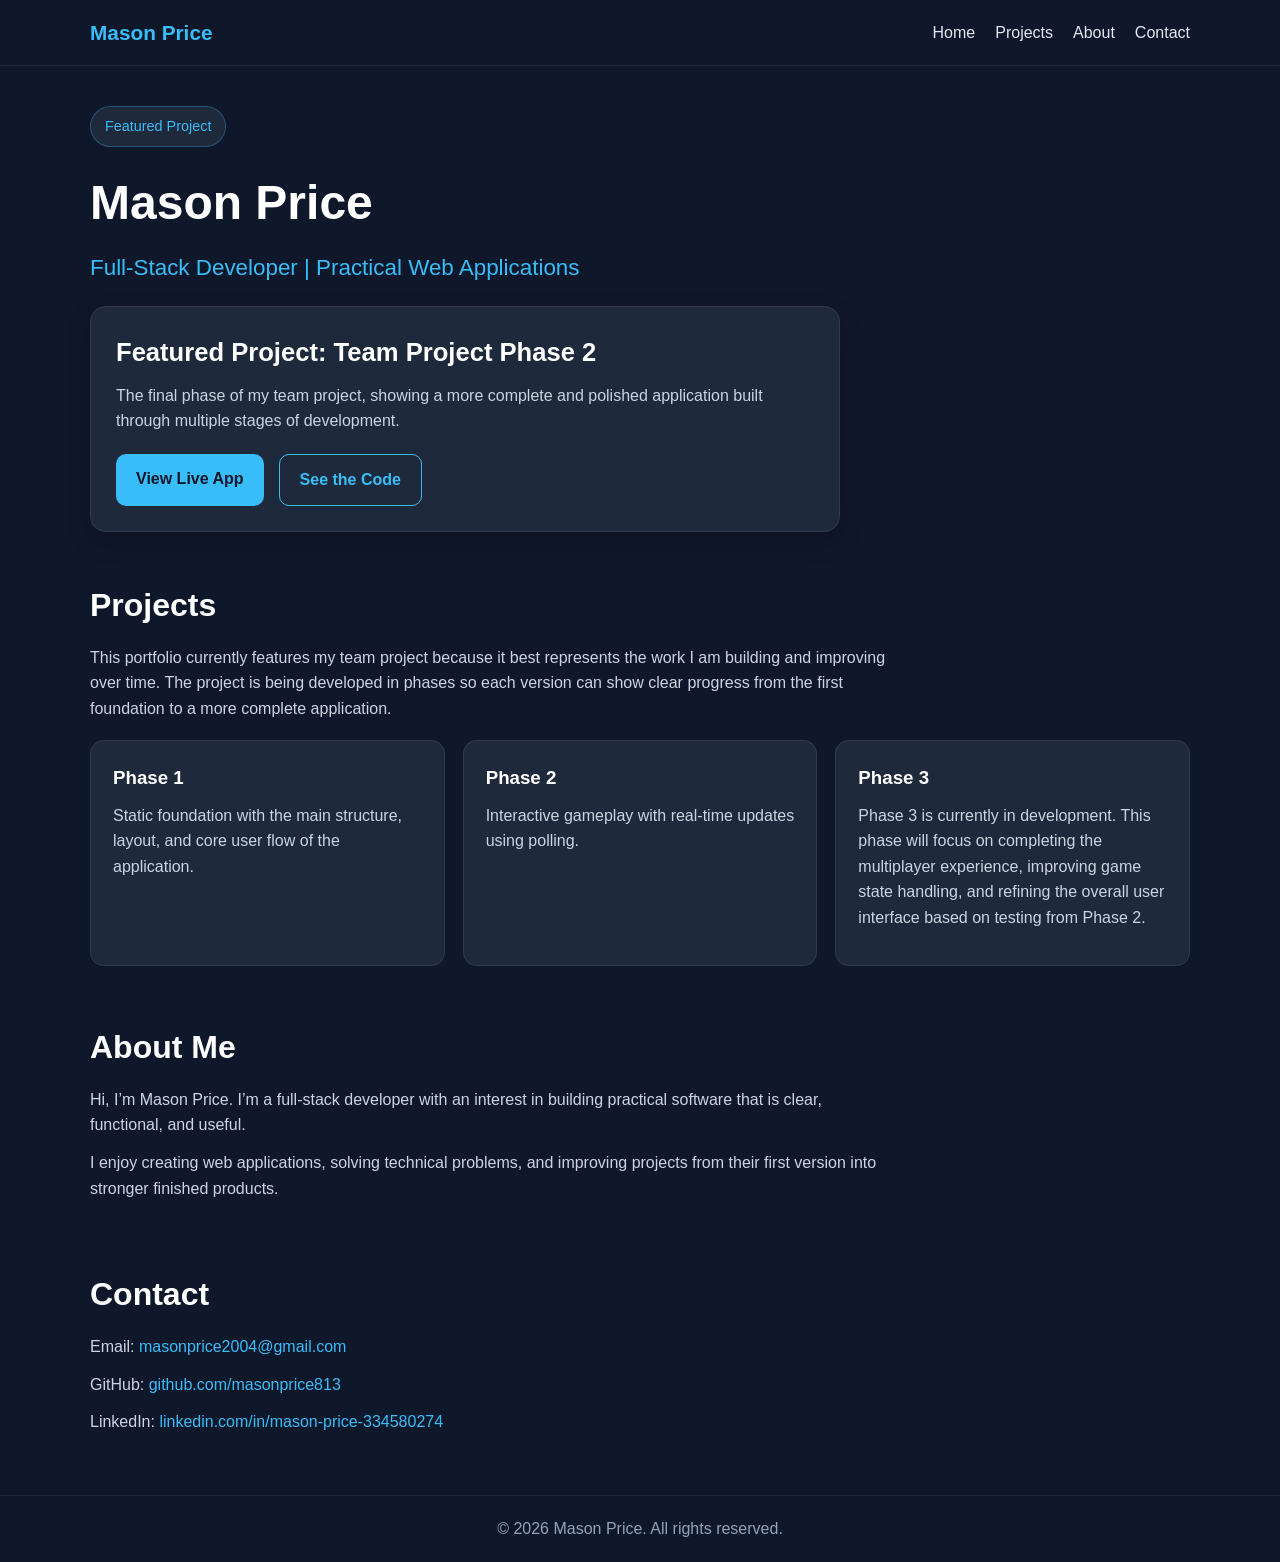
==== index.html @ 45cc178a "Update index.html" ====
<!DOCTYPE html>
<html lang="en">
<head>
  <meta charset="UTF-8" />
  <meta name="viewport" content="width=device-width, initial-scale=1.0" />
  <title>Mason Price | Portfolio</title>
  <link rel="stylesheet" href="style.css" />
</head>
<body>
  <header>
    <div class="container">
      <nav>
        <div class="logo">Mason Price</div>
        <div class="nav-links">
          <a href="#home">Home</a>
          <a href="#projects">Projects</a>
          <a href="#about">About</a>
          <a href="#contact">Contact</a>
        </div>
      </nav>
    </div>
  </header>

  <main>
    <section class="hero" id="home">
      <div class="container">
        <div class="hero-content">
          <div class="featured-label">Featured Project</div>
          <h1>Mason Price</h1>
          <h2>Full-Stack Developer | Practical Web Applications</h2>

          <div class="project-box">
            <h3>Featured Project: Team Project Phase 2</h3>
            <p>
              The final phase of my team project, showing a more complete and polished
              application built through multiple stages of development.
            </p>
            <div class="button-group">
              <a href="https://cpsc3750phase2.onrender.com/client.html" target="_blank" class="btn btn-primary">View Live App</a>
              <a href="https://github.com/MasonPrice813/CPSC3750Phase2" target="_blank" class="btn btn-secondary">See the Code</a>
            </div>
          </div>
        </div>
      </div>
    </section>

    <section class="projects" id="projects">
      <div class="container">
        <h2 class="section-title">Projects</h2>
        <p>
          This portfolio currently features my team project because it best represents
          the work I am building and improving over time. The project is being developed
          in phases so each version can show clear progress from the first foundation
          to a more complete application.
        </p>

        <div class="card-grid">
          <div class="card">
            <a href="phase1.html">
              <h3>Phase 1</h3>
              <p>
                Static foundation with the main structure, layout, and core user flow of
                the application.
              </p>
            </a>
          </div>

          <div class="card">
            <a href="phase2.html">
              <h3>Phase 2</h3>
              <p>Interactive gameplay with real-time updates using polling.</p>
            </a>
          </div>

          <div class="card">
            <a href="phase3.html">
              <h3>Phase 3</h3>
              <p>
                Phase 3 is currently in development. This phase will focus on completing
                the multiplayer experience, improving game state handling, and refining
                the overall user interface based on testing from Phase 2.
              </p>
            </a>
          </div>
        </div>
      </div>
    </section>

    <section class="about" id="about">
      <div class="container">
        <h2 class="section-title">About Me</h2>
        <p>
          Hi, I’m Mason Price. I’m a full-stack developer with an interest in building
          practical software that is clear, functional, and useful.
        </p>
        <p>
          I enjoy creating web applications, solving technical problems, and improving
          projects from their first version into stronger finished products.
        </p>
      </div>
    </section>

    <section class="contact" id="contact">
      <div class="container">
        <h2 class="section-title">Contact</h2>
        <p>Email: <a href="mailto:masonprice2004@gmail.com">masonprice2004@gmail.com</a></p>
        <p>GitHub: <a href="https://github.com/masonprice813" target="_blank">github.com/masonprice813</a></p>
        <p>LinkedIn: <a href="https://www.linkedin.com/in/mason-price-334580274" target="_blank">linkedin.com/in/mason-price-334580274</a></p>
      </div>
    </section>
  </main>

  <footer>
    <div class="container">
      <p>&copy; 2026 Mason Price. All rights reserved.</p>
    </div>
  </footer>
</body>
</html>
---- style.css ----
* {
  margin: 0;
  padding: 0;
  box-sizing: border-box;
}

html {
  scroll-behavior: smooth;
}

body {
  font-family: Arial, Helvetica, sans-serif;
  background-color: #0f172a;
  color: #f8fafc;
  line-height: 1.6;
}

a {
  text-decoration: none;
  color: inherit;
}

.container {
  width: 90%;
  max-width: 1100px;
  margin: 0 auto;
}

header {
  padding: 16px 0;
  border-bottom: 1px solid rgba(255, 255, 255, 0.08);
}

nav {
  display: flex;
  justify-content: space-between;
  align-items: center;
  flex-wrap: wrap;
  gap: 15px;
}

.logo {
  font-size: 1.3rem;
  font-weight: bold;
  color: #38bdf8;
}

.nav-links {
  display: flex;
  gap: 20px;
  flex-wrap: wrap;
}

.nav-links a {
  color: #e2e8f0;
  font-weight: 500;
  transition: 0.2s ease;
}

.nav-links a:hover {
  color: #38bdf8;
}

.hero {
  display: flex;
  align-items: center;
  padding: 40px 0 20px;
}

.hero-content {
  max-width: 750px;
}

.hero h1 {
  font-size: 3rem;
  margin-bottom: 8px;
  color: #ffffff;
}

.hero h2 {
  font-size: 1.4rem;
  font-weight: 400;
  color: #38bdf8;
  margin-bottom: 20px;
}

.featured-label {
  display: inline-block;
  background-color: #1e293b;
  color: #38bdf8;
  padding: 8px 14px;
  border-radius: 999px;
  font-size: 0.9rem;
  margin-bottom: 18px;
  border: 1px solid rgba(56, 189, 248, 0.3);
}

.project-box {
  background: #1e293b;
  padding: 25px;
  border-radius: 16px;
  border: 1px solid rgba(255, 255, 255, 0.08);
  margin-bottom: 0;
  box-shadow: 0 10px 25px rgba(0, 0, 0, 0.2);
}

.project-box h3 {
  font-size: 1.6rem;
  margin-bottom: 10px;
  color: #ffffff;
}

.project-box p {
  color: #cbd5e1;
  margin-bottom: 20px;
  font-size: 1rem;
}

.button-group {
  display: flex;
  gap: 15px;
  flex-wrap: wrap;
}

.btn {
  display: inline-block;
  padding: 12px 20px;
  border-radius: 10px;
  font-weight: bold;
  transition: 0.2s ease;
}

.btn-primary {
  background-color: #38bdf8;
  color: #0f172a;
}

.btn-primary:hover {
  background-color: #0ea5e9;
}

.btn-secondary {
  background-color: transparent;
  border: 1px solid #38bdf8;
  color: #38bdf8;
}

.btn-secondary:hover {
  background-color: rgba(56, 189, 248, 0.1);
}

section {
  padding: 28px 0;
}

.section-title {
  font-size: 2rem;
  margin-bottom: 14px;
  color: #ffffff;
}

.about p,
.projects p,
.contact p {
  color: #cbd5e1;
  max-width: 800px;
  margin-bottom: 12px;
}

.card-grid {
  display: grid;
  grid-template-columns: repeat(auto-fit, minmax(260px, 1fr));
  gap: 18px;
  margin-top: 18px;
}

.card {
  background: #1e293b;
  padding: 22px;
  border-radius: 14px;
  border: 1px solid rgba(255, 255, 255, 0.08);
}

.card h3 {
  margin-bottom: 10px;
  color: #ffffff;
}

.card p {
  color: #cbd5e1;
}

.contact a {
  color: #38bdf8;
}

footer {
  padding: 20px 0;
  text-align: center;
  color: #94a3b8;
  border-top: 1px solid rgba(255, 255, 255, 0.08);
  margin-top: 20px;
}

@media (max-width: 768px) {
  .hero {
    padding: 30px 0 16px;
  }

  .hero h1 {
    font-size: 2.3rem;
  }

  .hero h2 {
    font-size: 1.1rem;
  }

  .project-box h3 {
    font-size: 1.3rem;
  }

  section {
    padding: 22px 0;
  }
}

.card a {
  display: block;
  color: inherit;
  text-decoration: none;
  height: 100%;
}
.card a:hover {
  color: #38bdf8;
}

/* Make cards hover to look clickable */
.card {
  transition: transform 0.2s ease, box-shadow 0.2s ease;
  cursor: pointer;
}

.card:hover {
  transform: translateY(-5px);
  box-shadow: 0 12px 20px rgba(0,0,0,0.3);
}

/* Make entire card clickable */
.card a {
  display: block;
  color: inherit;
  text-decoration: none;
  height: 100%;
}

/* Project page styling */
.project-detail {
  padding: 60px 0;
}

.project-detail .section-title {
  font-size: 2.5rem;
  margin-bottom: 20px;
}

.project-detail .project-description {
  font-size: 1.2rem;
  color: #cbd5e1;
  line-height: 1.8;
  margin-bottom: 20px;
}

.project-detail .button-group {
  margin-top: 20px;
}
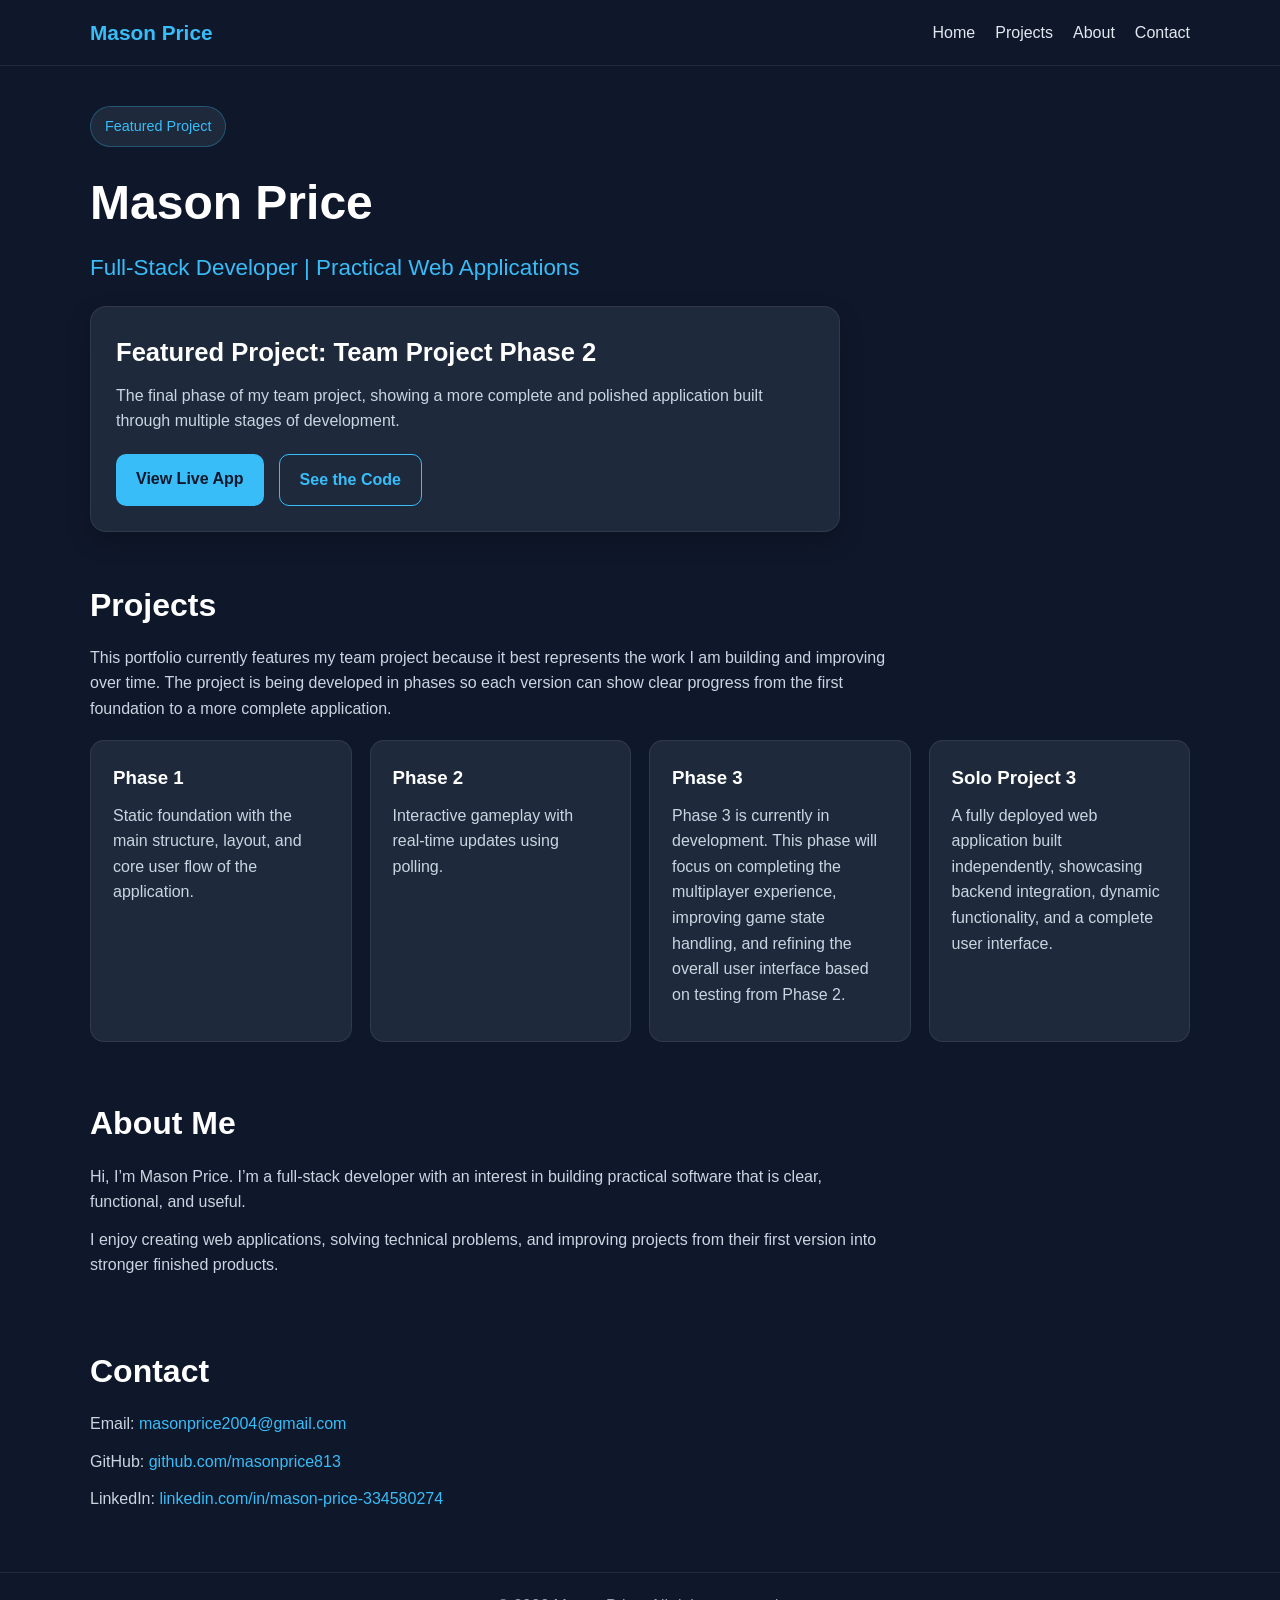
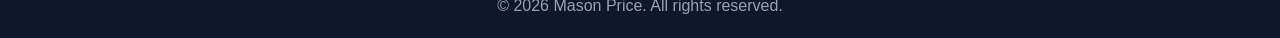
==== commit ab9ae79c: "Adding the Solo project" ====
--- a/index.html
+++ b/index.html
@@ -55,6 +55,7 @@
         </p>
 
         <div class="card-grid">
+
           <div class="card">
             <a href="phase1.html">
               <h3>Phase 1</h3>
@@ -82,6 +83,18 @@
               </p>
             </a>
           </div>
+
+          <!-- ✅ NEW SOLO PROJECT 3 CARD -->
+          <div class="card">
+            <a href="solo3.html">
+              <h3>Solo Project 3</h3>
+              <p>
+                A fully deployed web application built independently, showcasing backend
+                integration, dynamic functionality, and a complete user interface.
+              </p>
+            </a>
+          </div>
+
         </div>
       </div>
     </section>
@@ -116,4 +129,4 @@
     </div>
   </footer>
 </body>
-</html>
+</html>
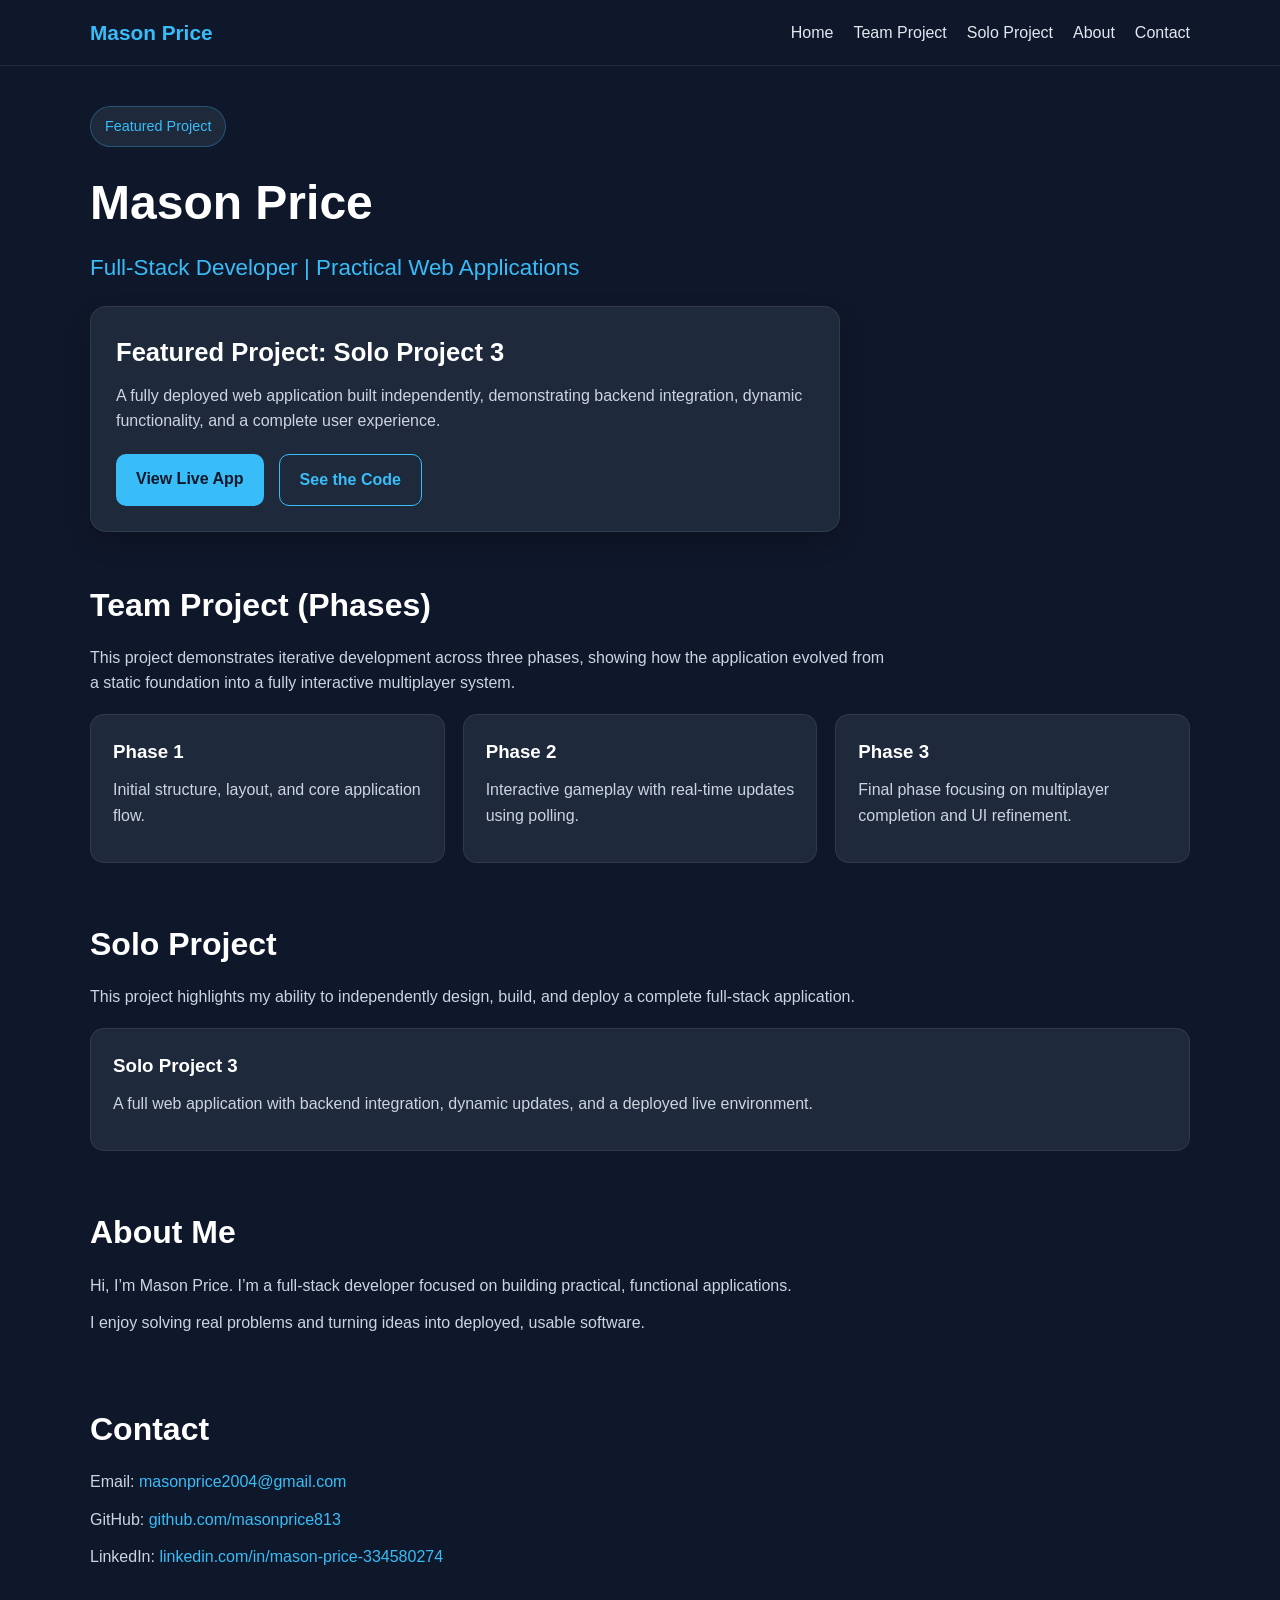
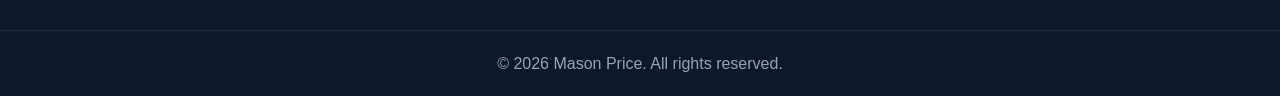
==== commit ad77ef1d: "Update index.html" ====
--- a/index.html
+++ b/index.html
@@ -13,7 +13,8 @@
         <div class="logo">Mason Price</div>
         <div class="nav-links">
           <a href="#home">Home</a>
-          <a href="#projects">Projects</a>
+          <a href="#team">Team Project</a>
+          <a href="#solo">Solo Project</a>
           <a href="#about">About</a>
           <a href="#contact">Contact</a>
         </div>
@@ -22,6 +23,7 @@
   </header>
 
   <main>
+    <!-- HERO -->
     <section class="hero" id="home">
       <div class="container">
         <div class="hero-content">
@@ -30,28 +32,33 @@
           <h2>Full-Stack Developer | Practical Web Applications</h2>
 
           <div class="project-box">
-            <h3>Featured Project: Team Project Phase 2</h3>
+            <h3>Featured Project: Solo Project 3</h3>
             <p>
-              The final phase of my team project, showing a more complete and polished
-              application built through multiple stages of development.
+              A fully deployed web application built independently, demonstrating
+              backend integration, dynamic functionality, and a complete user experience.
             </p>
             <div class="button-group">
-              <a href="https://cpsc3750phase2.onrender.com/client.html" target="_blank" class="btn btn-primary">View Live App</a>
-              <a href="https://github.com/MasonPrice813/CPSC3750Phase2" target="_blank" class="btn btn-secondary">See the Code</a>
+              <a href="https://cpsc3750soloproject3-1.onrender.com/index.html"
+                 target="_blank"
+                 class="btn btn-primary">View Live App</a>
+
+              <a href="https://github.com/MasonPrice813/CPSC3750SoloProject3/tree/main"
+                 target="_blank"
+                 class="btn btn-secondary">See the Code</a>
             </div>
           </div>
         </div>
       </div>
     </section>
 
-    <section class="projects" id="projects">
+    <!-- TEAM PROJECT -->
+    <section class="projects" id="team">
       <div class="container">
-        <h2 class="section-title">Projects</h2>
+        <h2 class="section-title">Team Project (Phases)</h2>
         <p>
-          This portfolio currently features my team project because it best represents
-          the work I am building and improving over time. The project is being developed
-          in phases so each version can show clear progress from the first foundation
-          to a more complete application.
+          This project demonstrates iterative development across three phases,
+          showing how the application evolved from a static foundation into a
+          fully interactive multiplayer system.
         </p>
 
         <div class="card-grid">
@@ -59,10 +66,7 @@
           <div class="card">
             <a href="phase1.html">
               <h3>Phase 1</h3>
-              <p>
-                Static foundation with the main structure, layout, and core user flow of
-                the application.
-              </p>
+              <p>Initial structure, layout, and core application flow.</p>
             </a>
           </div>
 
@@ -76,21 +80,31 @@
           <div class="card">
             <a href="phase3.html">
               <h3>Phase 3</h3>
-              <p>
-                Phase 3 is currently in development. This phase will focus on completing
-                the multiplayer experience, improving game state handling, and refining
-                the overall user interface based on testing from Phase 2.
-              </p>
+              <p>Final phase focusing on multiplayer completion and UI refinement.</p>
             </a>
           </div>
 
-          <!-- ✅ NEW SOLO PROJECT 3 CARD -->
+        </div>
+      </div>
+    </section>
+
+    <!-- SOLO PROJECT -->
+    <section class="projects" id="solo">
+      <div class="container">
+        <h2 class="section-title">Solo Project</h2>
+        <p>
+          This project highlights my ability to independently design, build,
+          and deploy a complete full-stack application.
+        </p>
+
+        <div class="card-grid">
+
           <div class="card">
             <a href="solo3.html">
               <h3>Solo Project 3</h3>
               <p>
-                A fully deployed web application built independently, showcasing backend
-                integration, dynamic functionality, and a complete user interface.
+                A full web application with backend integration, dynamic updates,
+                and a deployed live environment.
               </p>
             </a>
           </div>
@@ -99,20 +113,22 @@
       </div>
     </section>
 
+    <!-- ABOUT -->
     <section class="about" id="about">
       <div class="container">
         <h2 class="section-title">About Me</h2>
         <p>
-          Hi, I’m Mason Price. I’m a full-stack developer with an interest in building
-          practical software that is clear, functional, and useful.
+          Hi, I’m Mason Price. I’m a full-stack developer focused on building
+          practical, functional applications.
         </p>
         <p>
-          I enjoy creating web applications, solving technical problems, and improving
-          projects from their first version into stronger finished products.
+          I enjoy solving real problems and turning ideas into deployed,
+          usable software.
         </p>
       </div>
     </section>
 
+    <!-- CONTACT -->
     <section class="contact" id="contact">
       <div class="container">
         <h2 class="section-title">Contact</h2>
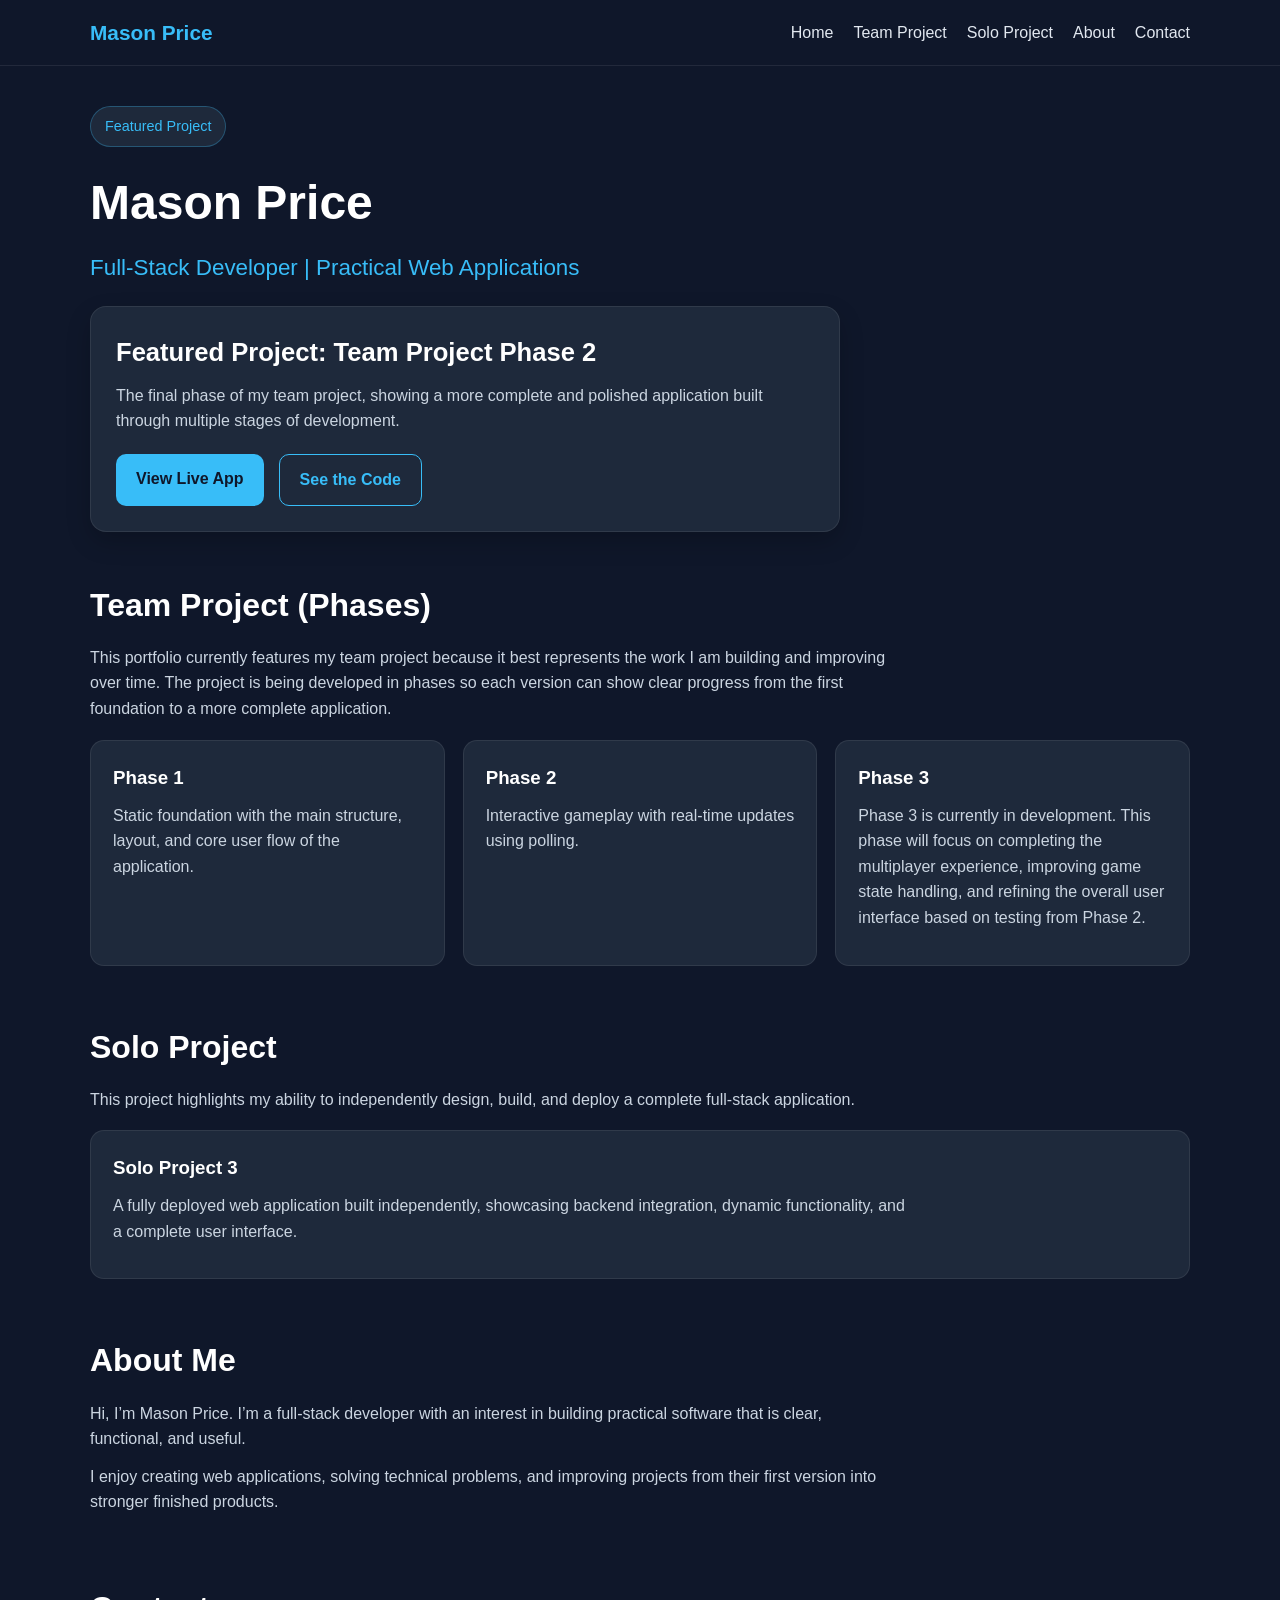
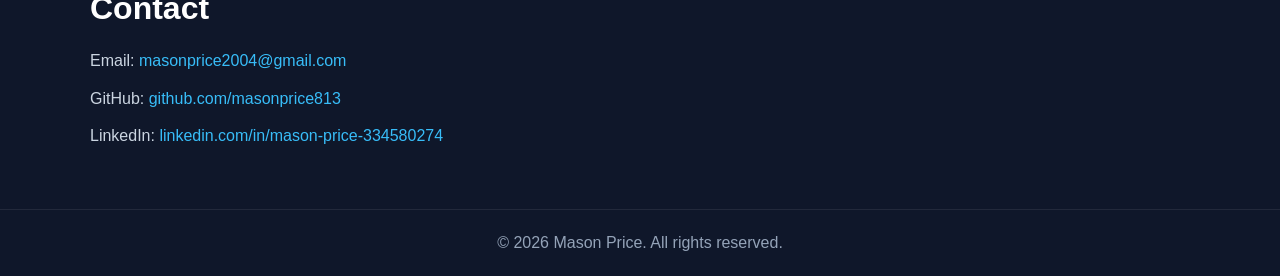
==== commit 657f9e5c: "Update index.html" ====
--- a/index.html
+++ b/index.html
@@ -23,6 +23,7 @@
   </header>
 
   <main>
+
     <!-- HERO -->
     <section class="hero" id="home">
       <div class="container">
@@ -31,20 +32,16 @@
           <h1>Mason Price</h1>
           <h2>Full-Stack Developer | Practical Web Applications</h2>
 
+          <!-- 🔥 BACK TO ORIGINAL FEATURED PROJECT -->
           <div class="project-box">
-            <h3>Featured Project: Solo Project 3</h3>
+            <h3>Featured Project: Team Project Phase 2</h3>
             <p>
-              A fully deployed web application built independently, demonstrating
-              backend integration, dynamic functionality, and a complete user experience.
+              The final phase of my team project, showing a more complete and polished
+              application built through multiple stages of development.
             </p>
             <div class="button-group">
-              <a href="https://cpsc3750soloproject3-1.onrender.com/index.html"
-                 target="_blank"
-                 class="btn btn-primary">View Live App</a>
-
-              <a href="https://github.com/MasonPrice813/CPSC3750SoloProject3/tree/main"
-                 target="_blank"
-                 class="btn btn-secondary">See the Code</a>
+              <a href="https://cpsc3750phase2.onrender.com/client.html" target="_blank" class="btn btn-primary">View Live App</a>
+              <a href="https://github.com/MasonPrice813/CPSC3750Phase2" target="_blank" class="btn btn-secondary">See the Code</a>
             </div>
           </div>
         </div>
@@ -56,17 +53,22 @@
       <div class="container">
         <h2 class="section-title">Team Project (Phases)</h2>
         <p>
-          This project demonstrates iterative development across three phases,
-          showing how the application evolved from a static foundation into a
-          fully interactive multiplayer system.
+          This portfolio currently features my team project because it best represents
+          the work I am building and improving over time. The project is being developed
+          in phases so each version can show clear progress from the first foundation
+          to a more complete application.
         </p>
 
         <div class="card-grid">
 
+          <!-- ORIGINAL TEXT KEPT -->
           <div class="card">
             <a href="phase1.html">
               <h3>Phase 1</h3>
-              <p>Initial structure, layout, and core application flow.</p>
+              <p>
+                Static foundation with the main structure, layout, and core user flow of
+                the application.
+              </p>
             </a>
           </div>
 
@@ -80,7 +82,11 @@
           <div class="card">
             <a href="phase3.html">
               <h3>Phase 3</h3>
-              <p>Final phase focusing on multiplayer completion and UI refinement.</p>
+              <p>
+                Phase 3 is currently in development. This phase will focus on completing
+                the multiplayer experience, improving game state handling, and refining
+                the overall user interface based on testing from Phase 2.
+              </p>
             </a>
           </div>
 
@@ -98,17 +104,15 @@
         </p>
 
         <div class="card-grid">
-
           <div class="card">
             <a href="solo3.html">
               <h3>Solo Project 3</h3>
               <p>
-                A full web application with backend integration, dynamic updates,
-                and a deployed live environment.
+                A fully deployed web application built independently, showcasing backend
+                integration, dynamic functionality, and a complete user interface.
               </p>
             </a>
           </div>
-
         </div>
       </div>
     </section>
@@ -118,12 +122,12 @@
       <div class="container">
         <h2 class="section-title">About Me</h2>
         <p>
-          Hi, I’m Mason Price. I’m a full-stack developer focused on building
-          practical, functional applications.
+          Hi, I’m Mason Price. I’m a full-stack developer with an interest in building
+          practical software that is clear, functional, and useful.
         </p>
         <p>
-          I enjoy solving real problems and turning ideas into deployed,
-          usable software.
+          I enjoy creating web applications, solving technical problems, and improving
+          projects from their first version into stronger finished products.
         </p>
       </div>
     </section>
@@ -137,6 +141,7 @@
         <p>LinkedIn: <a href="https://www.linkedin.com/in/mason-price-334580274" target="_blank">linkedin.com/in/mason-price-334580274</a></p>
       </div>
     </section>
+
   </main>
 
   <footer>
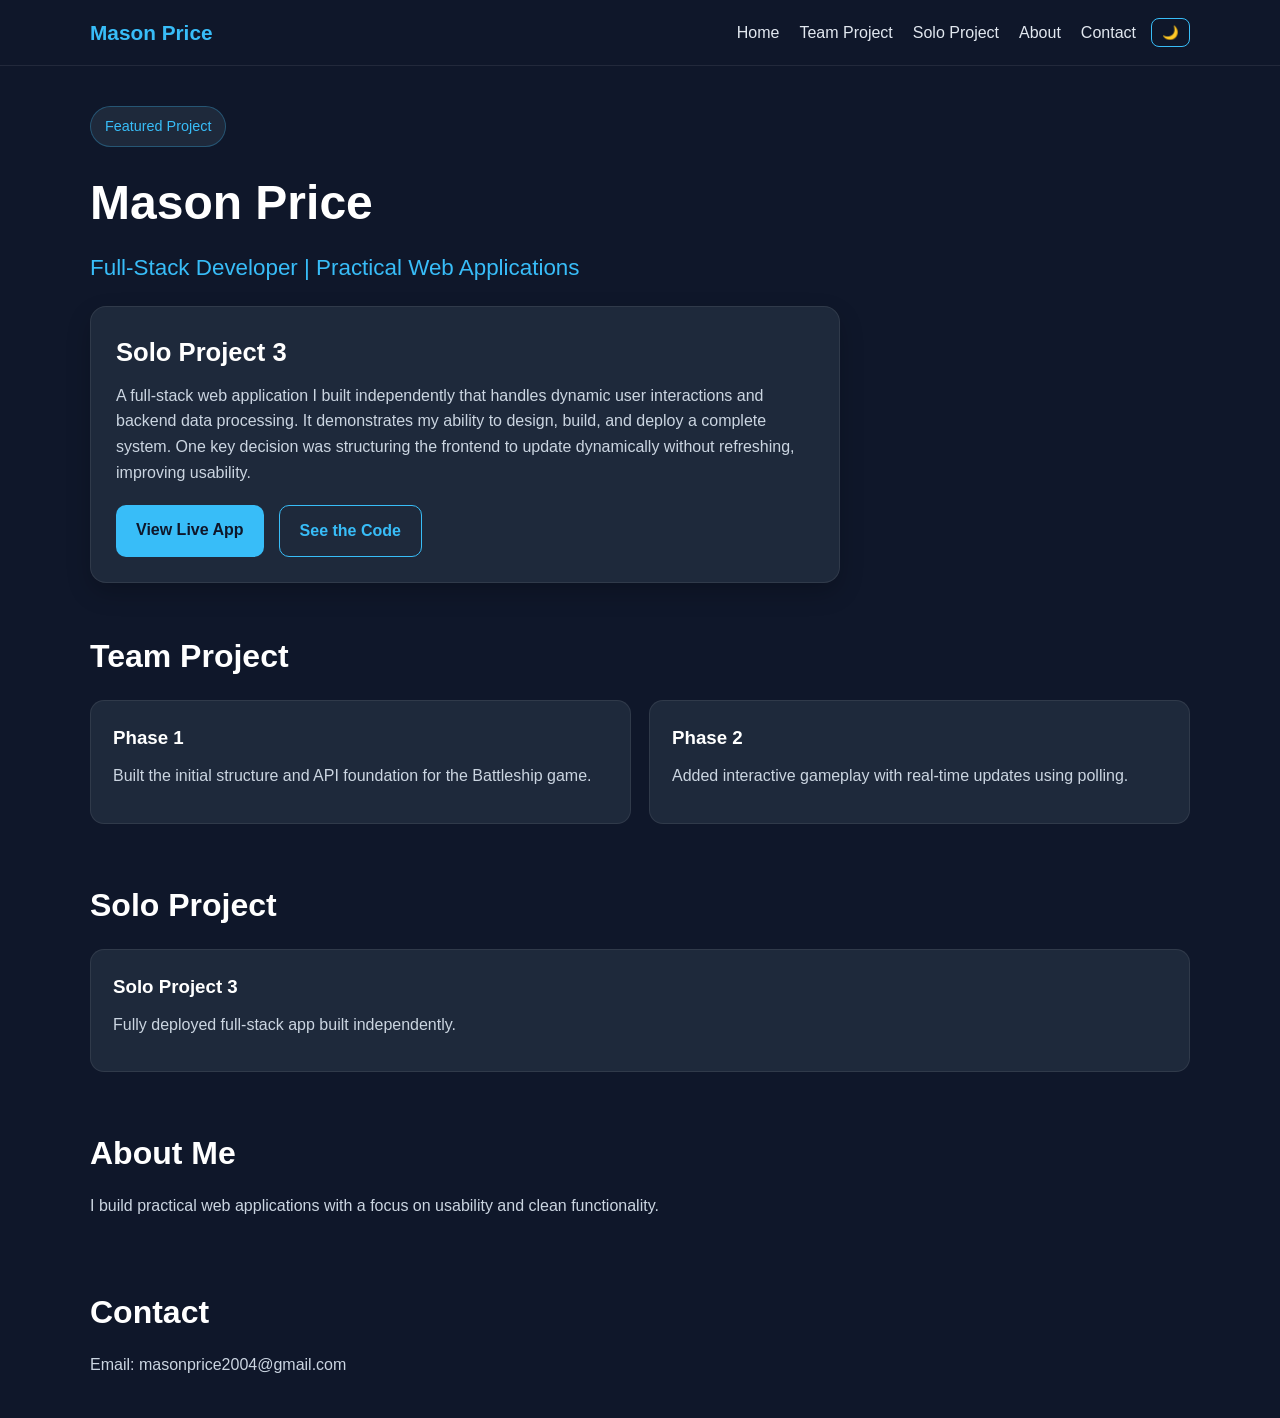
==== commit f365783a: "Fixing the portfolio" ====
--- a/index.html
+++ b/index.html
@@ -7,10 +7,13 @@
   <link rel="stylesheet" href="style.css" />
 </head>
 <body>
-  <header>
-    <div class="container">
-      <nav>
-        <div class="logo">Mason Price</div>
+
+<header>
+  <div class="container">
+    <nav>
+      <div class="logo">Mason Price</div>
+
+      <div class="nav-right">
         <div class="nav-links">
           <a href="#home">Home</a>
           <a href="#team">Team Project</a>
@@ -18,136 +21,108 @@
           <a href="#about">About</a>
           <a href="#contact">Contact</a>
         </div>
-      </nav>
-    </div>
-  </header>
 
-  <main>
+        <!-- DARK MODE BUTTON -->
+        <button id="themeToggle">🌙</button>
+      </div>
+    </nav>
+  </div>
+</header>
 
-    <!-- HERO -->
-    <section class="hero" id="home">
-      <div class="container">
-        <div class="hero-content">
-          <div class="featured-label">Featured Project</div>
-          <h1>Mason Price</h1>
-          <h2>Full-Stack Developer | Practical Web Applications</h2>
+<main>
 
-          <!-- 🔥 BACK TO ORIGINAL FEATURED PROJECT -->
-          <div class="project-box">
-            <h3>Featured Project: Team Project Phase 2</h3>
-            <p>
-              The final phase of my team project, showing a more complete and polished
-              application built through multiple stages of development.
-            </p>
-            <div class="button-group">
-              <a href="https://cpsc3750phase2.onrender.com/client.html" target="_blank" class="btn btn-primary">View Live App</a>
-              <a href="https://github.com/MasonPrice813/CPSC3750Phase2" target="_blank" class="btn btn-secondary">See the Code</a>
-            </div>
-          </div>
+<section class="hero" id="home">
+  <div class="container">
+    <div class="hero-content">
+      <div class="featured-label">Featured Project</div>
+
+      <h1>Mason Price</h1>
+      <h2>Full-Stack Developer | Practical Web Applications</h2>
+
+      <!-- FEATURED = BEST PROJECT -->
+      <div class="project-box">
+        <h3>Solo Project 3</h3>
+        <p>
+          A full-stack web application I built independently that handles dynamic user interactions and backend data processing.
+          It demonstrates my ability to design, build, and deploy a complete system.
+          One key decision was structuring the frontend to update dynamically without refreshing, improving usability.
+        </p>
+
+        <div class="button-group">
+          <a href="https://cpsc3750soloproject3-1.onrender.com/index.html" target="_blank" class="btn btn-primary">View Live App</a>
+          <a href="https://github.com/MasonPrice813/CPSC3750SoloProject3/tree/main" target="_blank" class="btn btn-secondary">See the Code</a>
         </div>
       </div>
-    </section>
+    </div>
+  </div>
+</section>
 
-    <!-- TEAM PROJECT -->
-    <section class="projects" id="team">
-      <div class="container">
-        <h2 class="section-title">Team Project (Phases)</h2>
-        <p>
-          This portfolio currently features my team project because it best represents
-          the work I am building and improving over time. The project is being developed
-          in phases so each version can show clear progress from the first foundation
-          to a more complete application.
-        </p>
+<!-- TEAM PROJECT -->
+<section class="projects" id="team">
+  <div class="container">
+    <h2 class="section-title">Team Project</h2>
 
-        <div class="card-grid">
+    <div class="card-grid">
 
-          <!-- ORIGINAL TEXT KEPT -->
-          <div class="card">
-            <a href="phase1.html">
-              <h3>Phase 1</h3>
-              <p>
-                Static foundation with the main structure, layout, and core user flow of
-                the application.
-              </p>
-            </a>
-          </div>
+      <div class="card">
+        <a href="phase1.html">
+          <h3>Phase 1</h3>
+          <p>Built the initial structure and API foundation for the Battleship game.</p>
+        </a>
+      </div>
 
-          <div class="card">
-            <a href="phase2.html">
-              <h3>Phase 2</h3>
-              <p>Interactive gameplay with real-time updates using polling.</p>
-            </a>
-          </div>
+      <div class="card">
+        <a href="phase2.html">
+          <h3>Phase 2</h3>
+          <p>Added interactive gameplay with real-time updates using polling.</p>
+        </a>
+      </div>
 
-          <div class="card">
-            <a href="phase3.html">
-              <h3>Phase 3</h3>
-              <p>
-                Phase 3 is currently in development. This phase will focus on completing
-                the multiplayer experience, improving game state handling, and refining
-                the overall user interface based on testing from Phase 2.
-              </p>
-            </a>
-          </div>
+    </div>
+  </div>
+</section>
 
-        </div>
+<!-- SOLO -->
+<section class="projects" id="solo">
+  <div class="container">
+    <h2 class="section-title">Solo Project</h2>
+
+    <div class="card-grid">
+      <div class="card">
+        <a href="solo3.html">
+          <h3>Solo Project 3</h3>
+          <p>Fully deployed full-stack app built independently.</p>
+        </a>
       </div>
-    </section>
+    </div>
+  </div>
+</section>
 
-    <!-- SOLO PROJECT -->
-    <section class="projects" id="solo">
-      <div class="container">
-        <h2 class="section-title">Solo Project</h2>
-        <p>
-          This project highlights my ability to independently design, build,
-          and deploy a complete full-stack application.
-        </p>
+<section class="about" id="about">
+  <div class="container">
+    <h2 class="section-title">About Me</h2>
+    <p>I build practical web applications with a focus on usability and clean functionality.</p>
+  </div>
+</section>
 
-        <div class="card-grid">
-          <div class="card">
-            <a href="solo3.html">
-              <h3>Solo Project 3</h3>
-              <p>
-                A fully deployed web application built independently, showcasing backend
-                integration, dynamic functionality, and a complete user interface.
-              </p>
-            </a>
-          </div>
-        </div>
-      </div>
-    </section>
+<section class="contact" id="contact">
+  <div class="container">
+    <h2 class="section-title">Contact</h2>
+    <p>Email: masonprice2004@gmail.com</p>
+  </div>
+</section>
 
-    <!-- ABOUT -->
-    <section class="about" id="about">
-      <div class="container">
-        <h2 class="section-title">About Me</h2>
-        <p>
-          Hi, I’m Mason Price. I’m a full-stack developer with an interest in building
-          practical software that is clear, functional, and useful.
-        </p>
-        <p>
-          I enjoy creating web applications, solving technical problems, and improving
-          projects from their first version into stronger finished products.
-        </p>
-      </div>
-    </section>
+</main>
 
-    <!-- CONTACT -->
-    <section class="contact" id="contact">
-      <div class="container">
-        <h2 class="section-title">Contact</h2>
-        <p>Email: <a href="mailto:masonprice2004@gmail.com">masonprice2004@gmail.com</a></p>
-        <p>GitHub: <a href="https://github.com/masonprice813" target="_blank">github.com/masonprice813</a></p>
-        <p>LinkedIn: <a href="https://www.linkedin.com/in/mason-price-334580274" target="_blank">linkedin.com/in/mason-price-334580274</a></p>
-      </div>
-    </section>
+<script>
+const toggle = document.getElementById("themeToggle");
 
-  </main>
+toggle.onclick = () => {
+  document.body.classList.toggle("light-mode");
+  toggle.textContent =
+    document.body.classList.contains("light-mode") ? "☀️" : "🌙";
+};
+</script>
 
-  <footer>
-    <div class="container">
-      <p>&copy; 2026 Mason Price. All rights reserved.</p>
-    </div>
-  </footer>
 </body>
 </html>
--- a/style.css
+++ b/style.css
@@ -273,3 +273,41 @@
 .project-detail .button-group {
   margin-top: 20px;
 }
+
+
+/* LIGHT MODE */
+.light-mode {
+  background-color: #ffffff;
+  color: #0f172a;
+}
+
+.light-mode .project-box,
+.light-mode .card {
+  background: #f1f5f9;
+  color: #0f172a;
+}
+
+.light-mode .nav-links a {
+  color: #0f172a;
+}
+
+.light-mode .logo {
+  color: #0ea5e9;
+}
+
+/* TOGGLE BUTTON */
+#themeToggle {
+  background: none;
+  border: 1px solid #38bdf8;
+  padding: 6px 10px;
+  border-radius: 8px;
+  cursor: pointer;
+  color: #38bdf8;
+}
+
+/* NAV RIGHT SIDE */
+.nav-right {
+  display: flex;
+  align-items: center;
+  gap: 15px;
+}
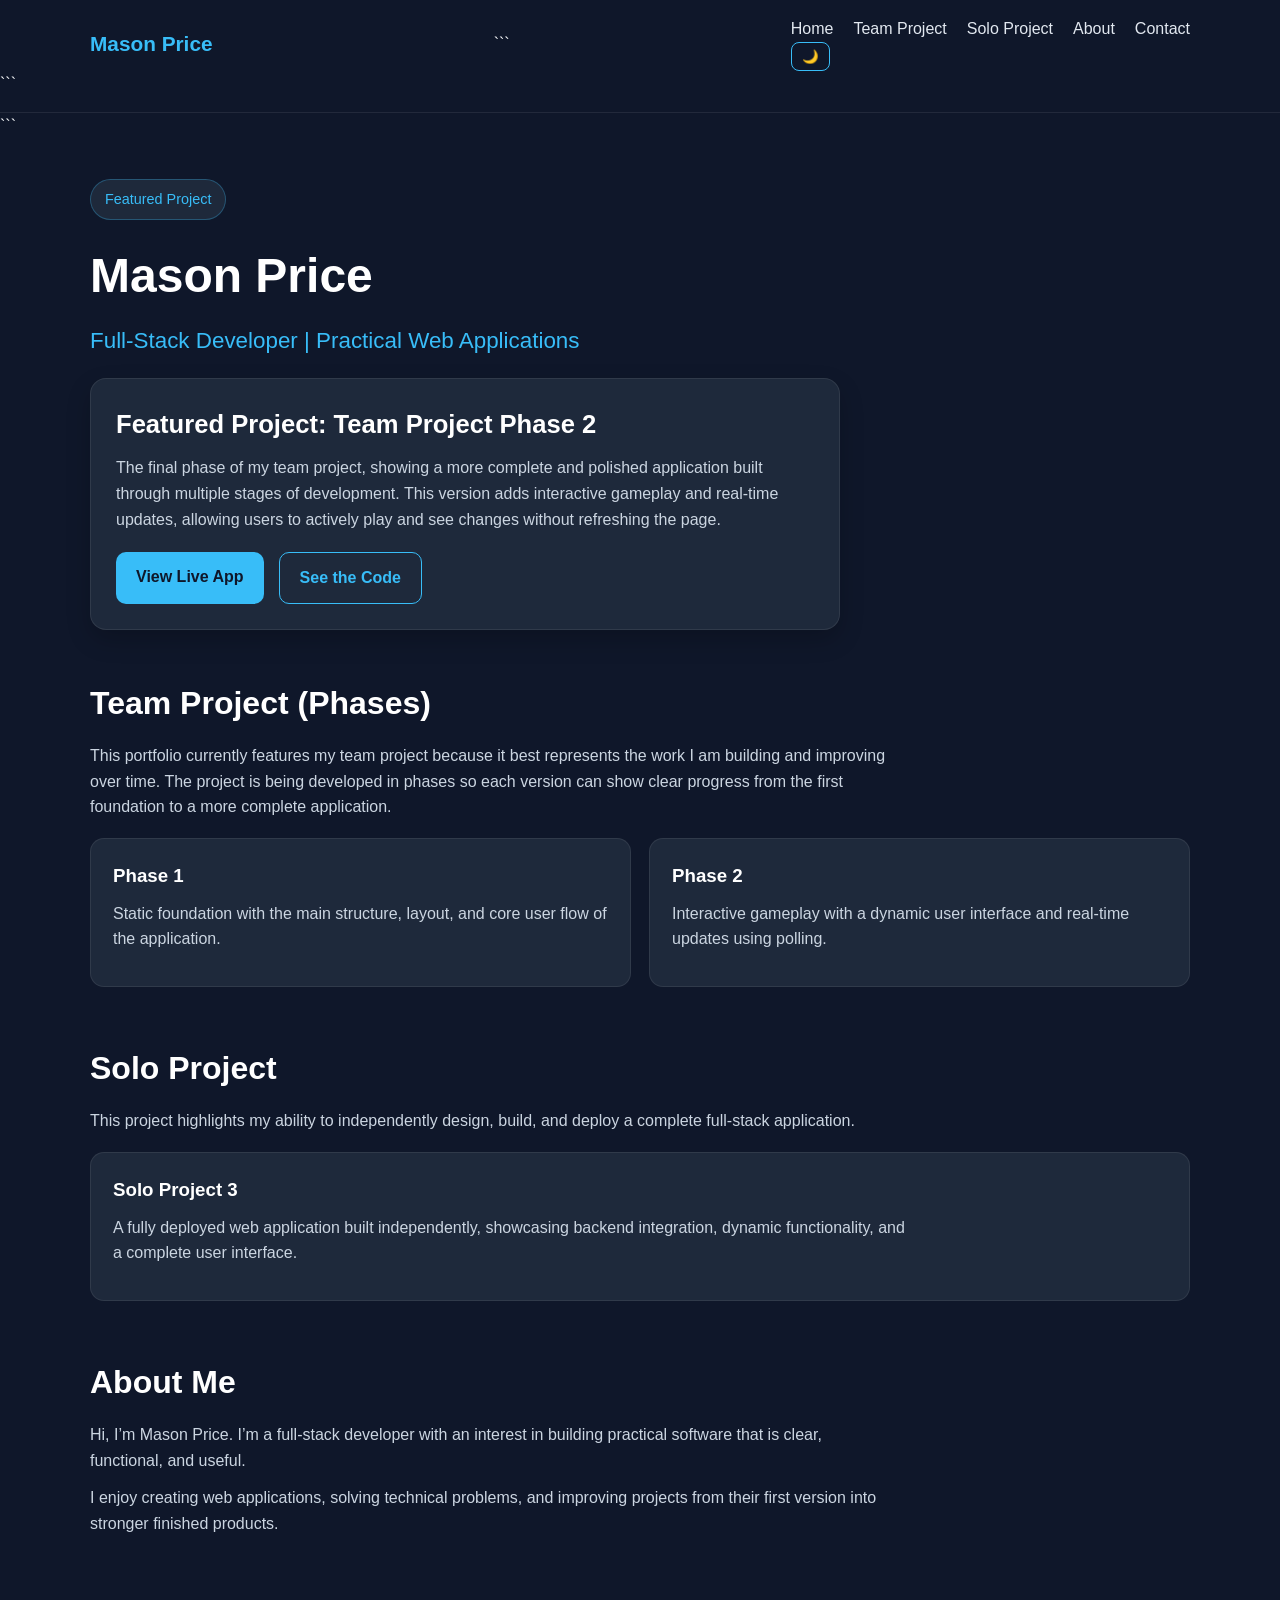
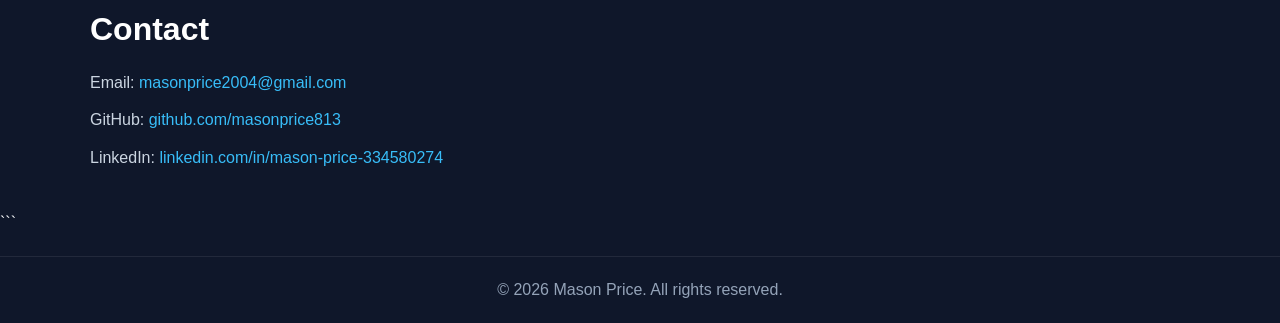
==== commit 47b4a2f2: "fixing portfolio" ====
--- a/index.html
+++ b/index.html
@@ -1,4 +1,5 @@
 <!DOCTYPE html>
+
 <html lang="en">
 <head>
   <meta charset="UTF-8" />
@@ -7,50 +8,54 @@
   <link rel="stylesheet" href="style.css" />
 </head>
 <body>
+  <header>
+    <div class="container">
+      <nav>
+        <div class="logo">Mason Price</div>
 
-<header>
-  <div class="container">
-    <nav>
-      <div class="logo">Mason Price</div>
+```
+    <!-- RIGHT SIDE (links + toggle) -->
+    <div class="nav-right">
+      <div class="nav-links">
+        <a href="#home">Home</a>
+        <a href="#team">Team Project</a>
+        <a href="#solo">Solo Project</a>
+        <a href="#about">About</a>
+        <a href="#contact">Contact</a>
+      </div>
 
-      <div class="nav-right">
-        <div class="nav-links">
-          <a href="#home">Home</a>
-          <a href="#team">Team Project</a>
-          <a href="#solo">Solo Project</a>
-          <a href="#about">About</a>
-          <a href="#contact">Contact</a>
-        </div>
+      <!-- LIGHT/DARK TOGGLE -->
+      <button id="themeToggle">🌙</button>
+    </div>
+  </nav>
+</div>
+```
 
-        <!-- DARK MODE BUTTON -->
-        <button id="themeToggle">🌙</button>
-      </div>
-    </nav>
-  </div>
-</header>
+  </header>
 
-<main>
+  <main>
 
+```
+<!-- HERO -->
 <section class="hero" id="home">
   <div class="container">
     <div class="hero-content">
       <div class="featured-label">Featured Project</div>
-
       <h1>Mason Price</h1>
       <h2>Full-Stack Developer | Practical Web Applications</h2>
 
-      <!-- FEATURED = BEST PROJECT -->
+      <!-- FEATURED PROJECT -->
       <div class="project-box">
-        <h3>Solo Project 3</h3>
+        <h3>Featured Project: Team Project Phase 2</h3>
         <p>
-          A full-stack web application I built independently that handles dynamic user interactions and backend data processing.
-          It demonstrates my ability to design, build, and deploy a complete system.
-          One key decision was structuring the frontend to update dynamically without refreshing, improving usability.
+          The final phase of my team project, showing a more complete and polished
+          application built through multiple stages of development. This version adds
+          interactive gameplay and real-time updates, allowing users to actively play
+          and see changes without refreshing the page.
         </p>
-
         <div class="button-group">
-          <a href="https://cpsc3750soloproject3-1.onrender.com/index.html" target="_blank" class="btn btn-primary">View Live App</a>
-          <a href="https://github.com/MasonPrice813/CPSC3750SoloProject3/tree/main" target="_blank" class="btn btn-secondary">See the Code</a>
+          <a href="https://cpsc3750phase2.onrender.com/client.html" target="_blank" class="btn btn-primary">View Live App</a>
+          <a href="https://github.com/MasonPrice813/CPSC3750Phase2" target="_blank" class="btn btn-secondary">See the Code</a>
         </div>
       </div>
     </div>
@@ -60,21 +65,30 @@
 <!-- TEAM PROJECT -->
 <section class="projects" id="team">
   <div class="container">
-    <h2 class="section-title">Team Project</h2>
+    <h2 class="section-title">Team Project (Phases)</h2>
+    <p>
+      This portfolio currently features my team project because it best represents
+      the work I am building and improving over time. The project is being developed
+      in phases so each version can show clear progress from the first foundation
+      to a more complete application.
+    </p>
 
     <div class="card-grid">
 
       <div class="card">
         <a href="phase1.html">
           <h3>Phase 1</h3>
-          <p>Built the initial structure and API foundation for the Battleship game.</p>
+          <p>
+            Static foundation with the main structure, layout, and core user flow of
+            the application.
+          </p>
         </a>
       </div>
 
       <div class="card">
         <a href="phase2.html">
           <h3>Phase 2</h3>
-          <p>Added interactive gameplay with real-time updates using polling.</p>
+          <p>Interactive gameplay with a dynamic user interface and real-time updates using polling.</p>
         </a>
       </div>
 
@@ -82,47 +96,74 @@
   </div>
 </section>
 
-<!-- SOLO -->
+<!-- SOLO PROJECT -->
 <section class="projects" id="solo">
   <div class="container">
     <h2 class="section-title">Solo Project</h2>
+    <p>
+      This project highlights my ability to independently design, build,
+      and deploy a complete full-stack application.
+    </p>
 
     <div class="card-grid">
       <div class="card">
         <a href="solo3.html">
           <h3>Solo Project 3</h3>
-          <p>Fully deployed full-stack app built independently.</p>
+          <p>
+            A fully deployed web application built independently, showcasing backend
+            integration, dynamic functionality, and a complete user interface.
+          </p>
         </a>
       </div>
     </div>
   </div>
 </section>
 
+<!-- ABOUT -->
 <section class="about" id="about">
   <div class="container">
     <h2 class="section-title">About Me</h2>
-    <p>I build practical web applications with a focus on usability and clean functionality.</p>
+    <p>
+      Hi, I’m Mason Price. I’m a full-stack developer with an interest in building
+      practical software that is clear, functional, and useful.
+    </p>
+    <p>
+      I enjoy creating web applications, solving technical problems, and improving
+      projects from their first version into stronger finished products.
+    </p>
   </div>
 </section>
 
+<!-- CONTACT -->
 <section class="contact" id="contact">
   <div class="container">
     <h2 class="section-title">Contact</h2>
-    <p>Email: masonprice2004@gmail.com</p>
+    <p>Email: <a href="mailto:masonprice2004@gmail.com">masonprice2004@gmail.com</a></p>
+    <p>GitHub: <a href="https://github.com/masonprice813" target="_blank">github.com/masonprice813</a></p>
+    <p>LinkedIn: <a href="https://www.linkedin.com/in/mason-price-334580274" target="_blank">linkedin.com/in/mason-price-334580274</a></p>
   </div>
 </section>
+```
 
-</main>
+  </main>
 
-<script>
-const toggle = document.getElementById("themeToggle");
+  <footer>
+    <div class="container">
+      <p>&copy; 2026 Mason Price. All rights reserved.</p>
+    </div>
+  </footer>
 
-toggle.onclick = () => {
-  document.body.classList.toggle("light-mode");
-  toggle.textContent =
-    document.body.classList.contains("light-mode") ? "☀️" : "🌙";
-};
-</script>
+  <!-- LIGHT MODE SCRIPT -->
+
+  <script>
+    const toggle = document.getElementById("themeToggle");
+
+    toggle.onclick = () => {
+      document.body.classList.toggle("light-mode");
+      toggle.textContent =
+        document.body.classList.contains("light-mode") ? "☀️" : "🌙";
+    };
+  </script>
 
 </body>
-</html>+</html>
--- a/style.css
+++ b/style.css
@@ -275,27 +275,79 @@
 }
 
 
-/* LIGHT MODE */
+/* =========================
+   LIGHT MODE (FIXED)
+========================= */
+
 .light-mode {
+  background-color: #f8fafc;
+  color: #0f172a;
+}
+
+/* Header + Footer */
+.light-mode header,
+.light-mode footer {
   background-color: #ffffff;
-  color: #0f172a;
-}
-
+  border-color: rgba(0,0,0,0.08);
+}
+
+/* Cards + Boxes */
 .light-mode .project-box,
 .light-mode .card {
-  background: #f1f5f9;
-  color: #0f172a;
-}
-
+  background: #ffffff;
+  color: #0f172a;
+  border: 1px solid rgba(0,0,0,0.08);
+}
+
+/* Text */
+.light-mode p,
+.light-mode .project-description {
+  color: #334155;
+}
+
+/* Headings */
+.light-mode h1,
+.light-mode h2,
+.light-mode h3 {
+  color: #0f172a;
+}
+
+/* Nav */
 .light-mode .nav-links a {
   color: #0f172a;
 }
 
+.light-mode .nav-links a:hover {
+  color: #0ea5e9;
+}
+
+/* Logo */
 .light-mode .logo {
   color: #0ea5e9;
 }
 
-/* TOGGLE BUTTON */
+/* Buttons */
+.light-mode .btn-primary {
+  background-color: #0ea5e9;
+  color: white;
+}
+
+.light-mode .btn-secondary {
+  border: 1px solid #0ea5e9;
+  color: #0ea5e9;
+}
+
+.light-mode .btn-secondary:hover {
+  background-color: rgba(14,165,233,0.1);
+}
+
+/* Featured label */
+.light-mode .featured-label {
+  background-color: #e2e8f0;
+  color: #0ea5e9;
+}
+
+/* Toggle button */
 #themeToggle {
   background: none;
   border: 1px solid #38bdf8;
@@ -303,11 +355,4 @@
   border-radius: 8px;
   cursor: pointer;
   color: #38bdf8;
-}
-
-/* NAV RIGHT SIDE */
-.nav-right {
-  display: flex;
-  align-items: center;
-  gap: 15px;
 }
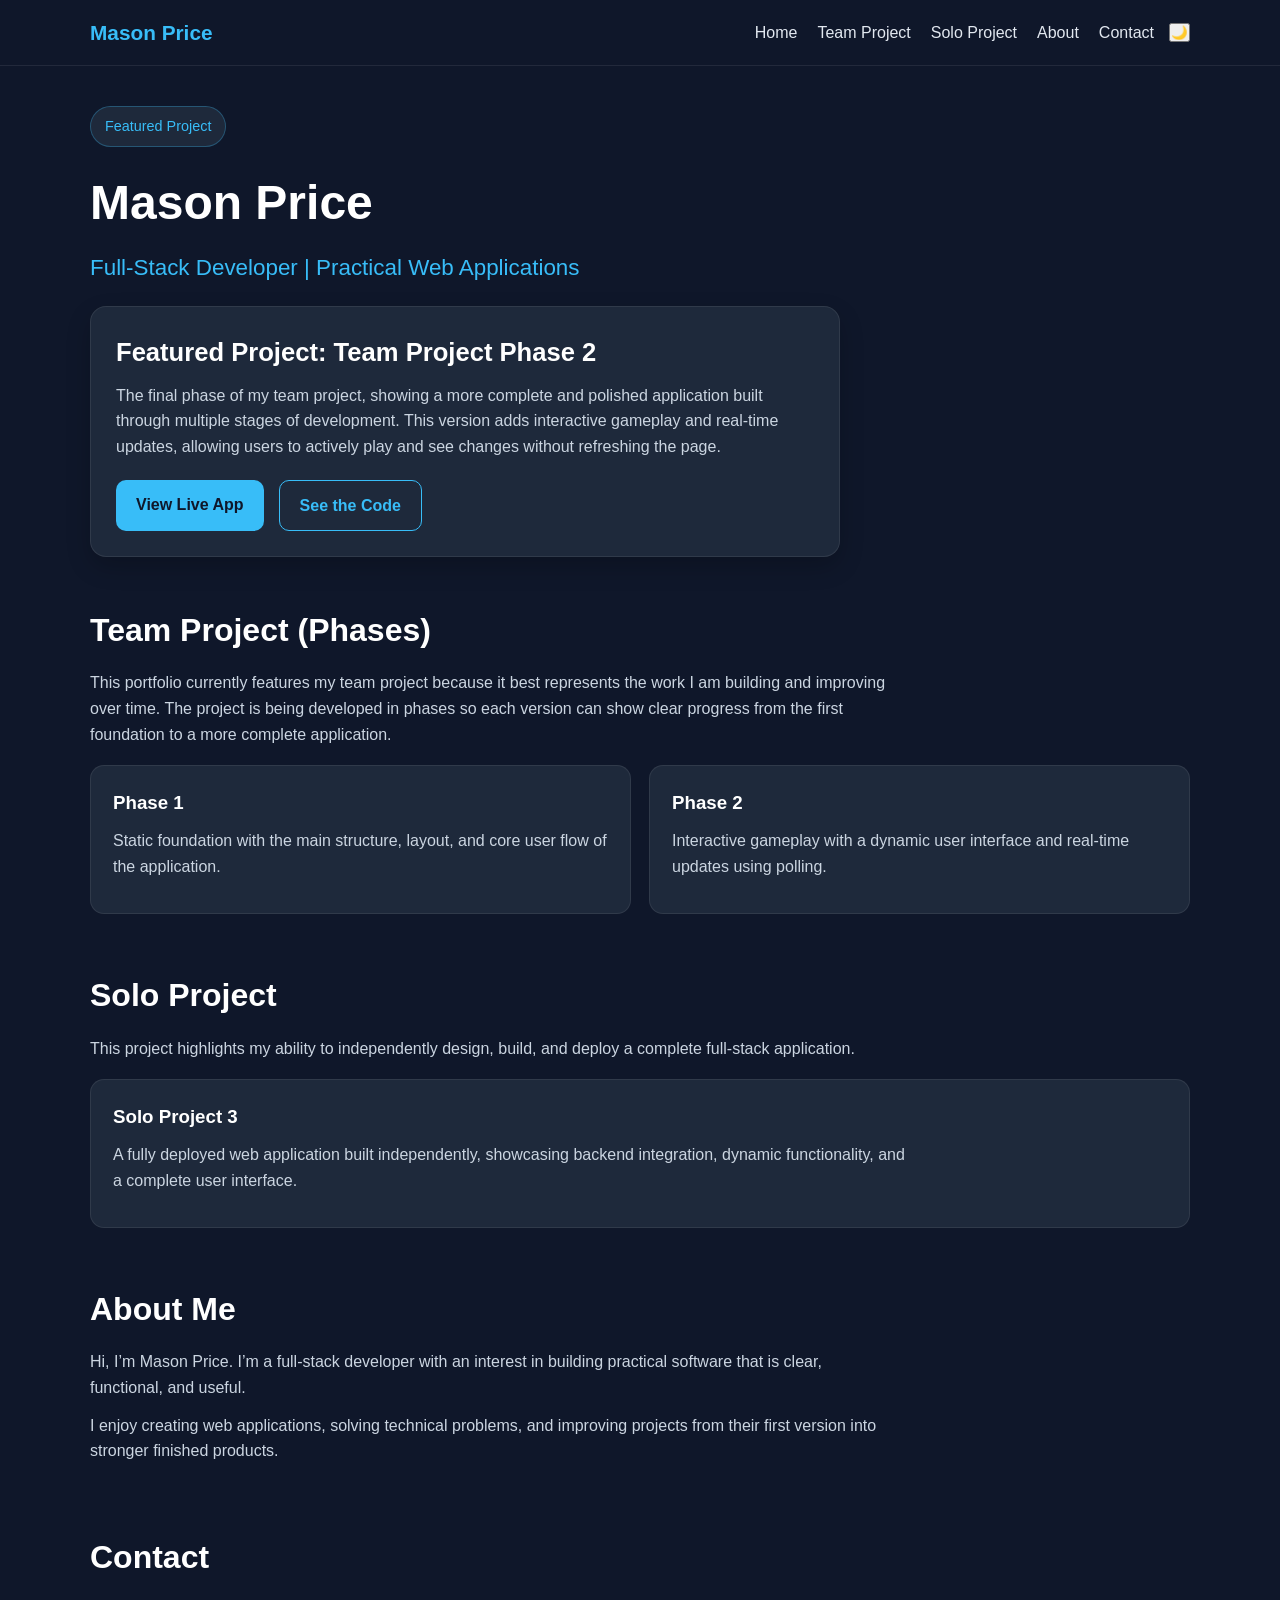
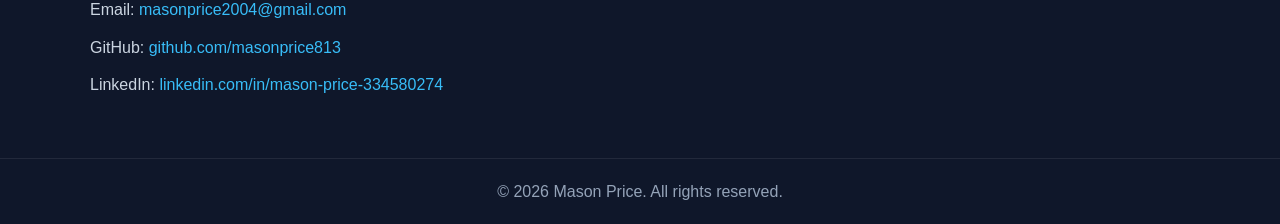
==== commit cd9040c2: "Fixing the portfolio" ====
--- a/index.html
+++ b/index.html
@@ -13,7 +13,7 @@
       <nav>
         <div class="logo">Mason Price</div>
 
-```
+
     <!-- RIGHT SIDE (links + toggle) -->
     <div class="nav-right">
       <div class="nav-links">
@@ -29,13 +29,13 @@
     </div>
   </nav>
 </div>
-```
+
 
   </header>
 
   <main>
 
-```
+
 <!-- HERO -->
 <section class="hero" id="home">
   <div class="container">
@@ -143,7 +143,7 @@
     <p>LinkedIn: <a href="https://www.linkedin.com/in/mason-price-334580274" target="_blank">linkedin.com/in/mason-price-334580274</a></p>
   </div>
 </section>
-```
+
 
   </main>
 
--- a/style.css
+++ b/style.css
@@ -35,7 +35,7 @@
   display: flex;
   justify-content: space-between;
   align-items: center;
-  flex-wrap: wrap;
+  flex-wrap: nowrap;
   gap: 15px;
 }
 
@@ -45,10 +45,17 @@
   color: #38bdf8;
 }
 
+.nav-right {
+  display: flex;
+  align-items: center;
+  gap: 15px;
+  flex-wrap: nowrap; /* prevents wrapping */
+}
+
 .nav-links {
   display: flex;
   gap: 20px;
-  flex-wrap: wrap;
+  flex-wrap: nowrap;
 }
 
 .nav-links a {
@@ -276,25 +283,25 @@
 
 
 /* =========================
-   LIGHT MODE (FIXED)
+   LIGHT MODE (SOFT GRAY)
 ========================= */
 
 .light-mode {
-  background-color: #f8fafc;
+  background-color: #e5e7eb; /* light gray instead of white */
   color: #0f172a;
 }
 
 /* Header + Footer */
 .light-mode header,
 .light-mode footer {
-  background-color: #ffffff;
+  background-color: #f1f5f9;
   border-color: rgba(0,0,0,0.08);
 }
 
 /* Cards + Boxes */
 .light-mode .project-box,
 .light-mode .card {
-  background: #ffffff;
+  background: #f8fafc;
   color: #0f172a;
   border: 1px solid rgba(0,0,0,0.08);
 }
@@ -345,14 +352,4 @@
 .light-mode .featured-label {
   background-color: #e2e8f0;
   color: #0ea5e9;
-}
-
-/* Toggle button */
-#themeToggle {
-  background: none;
-  border: 1px solid #38bdf8;
-  padding: 6px 10px;
-  border-radius: 8px;
-  cursor: pointer;
-  color: #38bdf8;
 }
